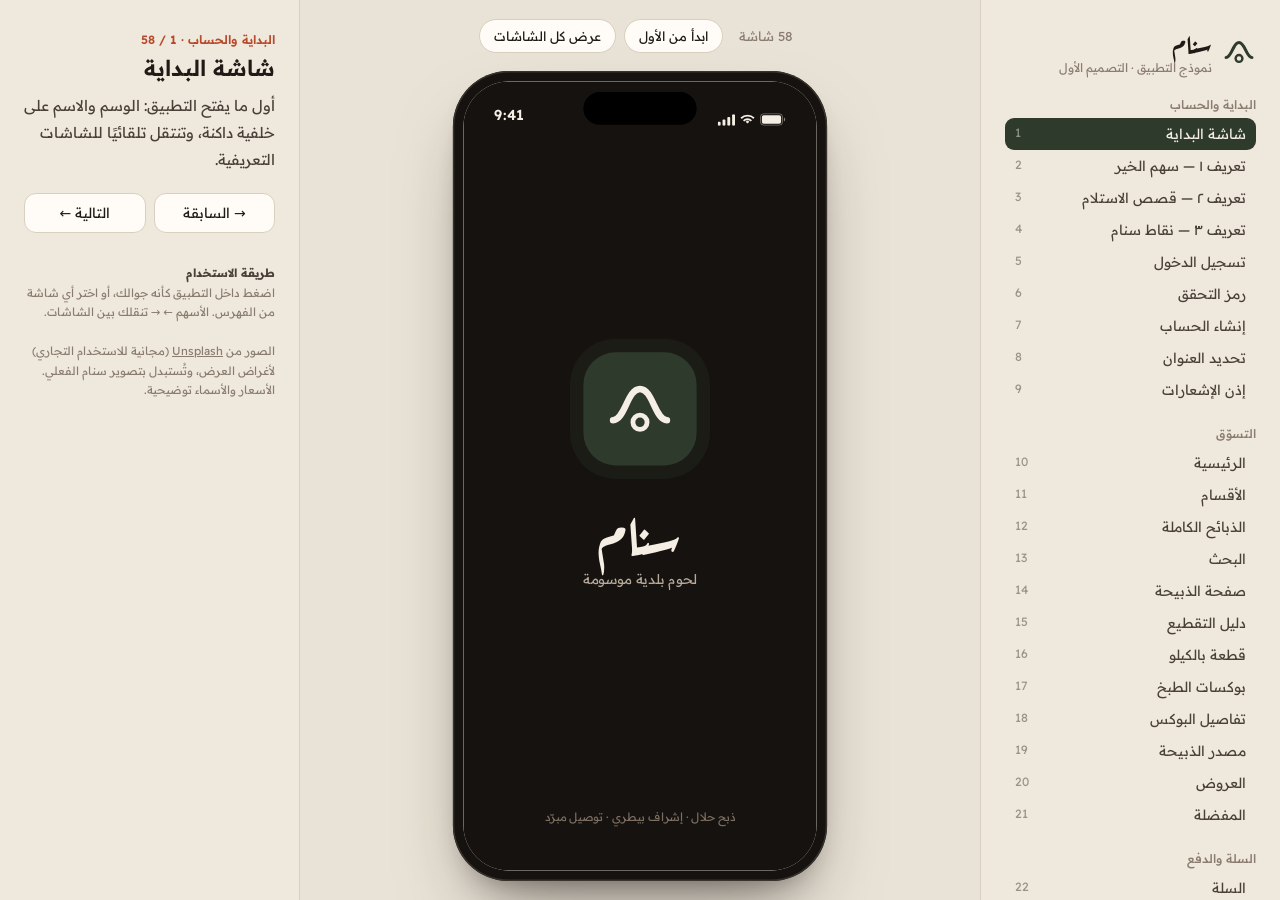
==== app/v1/index.html @ 518a10f4 "Add interactive app prototype, design 1 (58 screens) Co-Authored-By: Claude Opus 5.5 <noreply@anthro" ====
<!doctype html>
<html lang="ar" dir="rtl">
<head>
<meta charset="utf-8">
<meta name="viewport" content="width=device-width,initial-scale=1,viewport-fit=cover">
<meta name="robots" content="noindex,nofollow">
<meta name="theme-color" content="#16120F">
<title>سنام — نموذج التطبيق · التصميم الأول</title>
<link rel="preconnect" href="https://fonts.googleapis.com"><link rel="preconnect" href="https://fonts.gstatic.com" crossorigin>
<link rel="stylesheet" href="https://fonts.googleapis.com/css2?family=Readex+Pro:wght@300;400;500;600;700&family=Aref+Ruqaa:wght@400;700&display=swap">
<link rel="stylesheet" href="app.css">
</head>
<body>
<div class="studio">
  <aside class="side">
    <div class="brandline"><svg viewBox="0 0 100 100"><path d="M12 66 C29 66 32 22 50 22 C68 22 71 66 88 66" fill="none" stroke="#2E3A2C" stroke-width="9" stroke-linecap="round"/><circle cx="50" cy="69" r="10" fill="none" stroke="#2E3A2C" stroke-width="7"/></svg><div><b>سنام</b><small>نموذج التطبيق · التصميم الأول</small></div></div>
    <nav class="idx" id="idx" aria-label="فهرس الشاشات"></nav>
  </aside>
  <main class="stage">
    <div class="toolbar"><span class="count" id="count"></span><button id="restart">ابدأ من الأول</button><button id="all">عرض كل الشاشات</button></div>
    <div class="device" id="device"><div class="app" id="app"></div></div>
  </main>
  <aside class="side notes">
    <div id="notes"></div>
    <div class="credit" style="margin-top:30px">
      <b style="color:var(--ink2)">طريقة الاستخدام</b><br>اضغط داخل التطبيق كأنه جوالك، أو اختر أي شاشة من الفهرس. الأسهم ← → تنقلك بين الشاشات.<br><br>
      الصور من <a href="https://unsplash.com/license" target="_blank" rel="noopener">Unsplash</a> (مجانية للاستخدام التجاري) لأغراض العرض، وتُستبدل بتصوير سنام الفعلي. الأسعار والأسماء توضيحية.
    </div>
  </aside>
</div>
<section class="wall" id="wall"><div class="wall-top"><div class="brandline" style="margin:0"><div><b>سنام</b><small>كل شاشات التطبيق · التصميم الأول</small></div></div><div class="toolbar"><button id="closeAll">رجوع للنموذج</button></div></div><div class="wall-body"></div></section>
<script src="app.js"></script>
</body>
</html>
---- app/v1/app.css ----
/* Sinam app prototype — design 1 «وسم»
   Tokens: cream paper, warm ink, palm green brand, ember action. */
:root{
  --bg:#F4EEE4; --paper:#FFFCF7; --sand:#EAE0CF; --line:#E4D9C8;
  --ink:#1F1A16; --ink2:#4A4038; --muted:#8A7C6E;
  --brand:#2E3A2C; --brand2:#3E4D3B; --ember:#B8492B; --ember2:#9E3C22; --gold:#B48A52; --ok:#3F7A4E;
  --r-lg:26px; --r:18px; --r-sm:12px;
  --f:'Readex Pro',system-ui,sans-serif; --fd:'Aref Ruqaa',serif;
  --shadow:0 1px 2px rgba(31,26,22,.06),0 8px 24px -12px rgba(31,26,22,.18);
}
*,*::before,*::after{box-sizing:border-box}
html,body{margin:0;height:100%}
body{font-family:var(--f);color:var(--ink);background:#E9E2D6;-webkit-font-smoothing:antialiased}
button{font:inherit;color:inherit;background:none;border:0;padding:0;cursor:pointer}
img{display:block;max-width:100%}
svg{flex:none}
:focus-visible{outline:2.5px solid var(--ember);outline-offset:2px}
@media (prefers-reduced-motion:reduce){*{animation:none!important;transition:none!important}}

/* ───────── studio shell ───────── */
.studio{display:grid;grid-template-columns:300px 1fr 300px;gap:0;height:100vh}
.side{padding:28px 24px;overflow:auto;border-inline-end:1px solid #D9CFBF;background:#EFE8DC}
.side.notes{border-inline-end:0;border-inline-start:1px solid #D9CFBF}
.brandline{display:flex;align-items:center;gap:10px;margin-bottom:22px}
.brandline svg{width:34px;height:34px}
.brandline b{font-family:var(--fd);font-size:26px;line-height:1}
.brandline small{display:block;font-size:12px;color:var(--muted);margin-top:2px}
.idx h4{font-size:12px;color:var(--muted);font-weight:500;margin:20px 0 6px}
.idx button{display:flex;justify-content:space-between;width:100%;text-align:start;padding:7px 10px;border-radius:9px;font-size:14px;color:var(--ink2)}
.idx button:hover{background:#E4DACA}
.idx button.on{background:var(--brand);color:#F4EEE4}
.idx button span{opacity:.5;font-size:12px}
.stage{display:flex;flex-direction:column;align-items:center;justify-content:center;gap:18px;padding:20px;overflow:hidden;position:relative}
.toolbar{display:flex;gap:8px;align-items:center}
.toolbar button,.toolbar a{font-size:13px;padding:8px 14px;border-radius:999px;background:#FFFCF7;border:1px solid #D9CFBF;text-decoration:none;color:var(--ink)}
.toolbar .count{font-size:13px;color:var(--muted);padding:0 8px}
.notes h2{font-size:22px;margin:6px 0 10px;font-weight:600}
.notes p{font-size:15px;line-height:1.8;color:var(--ink2);margin:0 0 14px}
.notes .grp{font-size:12px;color:var(--ember);font-weight:600}
.notes .nav2{display:flex;gap:8px;margin-top:20px}
.notes .nav2 button{flex:1;padding:10px;border-radius:12px;border:1px solid #D9CFBF;background:#FFFCF7;font-size:14px}
.notes ul{padding-inline-start:18px;margin:0;color:var(--ink2);font-size:14px;line-height:1.9}
.credit{margin-top:28px;font-size:11.5px;color:var(--muted);line-height:1.7}
.credit a{color:inherit}

/* phone */
.device{width:390px;height:844px;border-radius:58px;padding:11px;background:#151210;box-shadow:0 0 0 1.5px #3a332d inset,0 40px 80px -30px rgba(31,26,22,.55),0 18px 30px -18px rgba(31,26,22,.4);position:relative;flex:none;transform-origin:center}
.device::after{content:"";position:absolute;top:22px;left:50%;transform:translateX(-50%);width:118px;height:34px;border-radius:20px;background:#000;z-index:50}
.app{width:100%;height:100%;border-radius:47px;overflow:hidden;position:relative;background:var(--bg)}

/* all-screens grid */
.grid-mode .studio{display:block;height:auto}
.grid-mode .side,.grid-mode .stage{display:none}
.wall{display:none;padding:34px 40px 80px}
.grid-mode .wall{display:block}
.wall-top{display:flex;justify-content:space-between;align-items:center;margin-bottom:10px}
.wall h3{font-size:15px;color:var(--ember);margin:36px 0 14px;font-weight:600}
.wall-row{display:flex;flex-wrap:wrap;gap:26px}
.thumb{width:205px;cursor:pointer}
.thumb .device{transform:scale(.5);transform-origin:top right;margin-bottom:-422px;margin-inline-end:-195px}
.thumb span{display:block;font-size:13px;margin-top:8px;color:var(--ink2)}
.thumb .app *{pointer-events:none}

/* ───────── app primitives ───────── */
.scr{position:absolute;inset:0;display:flex;flex-direction:column;background:var(--bg);color:var(--ink);font-size:14px;line-height:1.5}
.scr.dark{background:#16120F;color:#F4EEE4}
.scr.white{background:var(--paper)}
.sb{height:54px;flex:none;display:flex;justify-content:space-between;align-items:flex-end;padding:0 32px 8px;font-size:15px;font-weight:600;direction:ltr;position:relative;z-index:5}
.sb .ic{display:flex;gap:5px;align-items:center}
.sb.float{position:absolute;top:0;left:0;right:0;color:#fff}
.body{flex:1;overflow-y:auto;overflow-x:hidden;scrollbar-width:none;position:relative}
.body::-webkit-scrollbar{display:none}
.pad{padding:0 20px}
.foot{flex:none;padding:12px 20px 30px;background:inherit;border-top:1px solid var(--line);position:relative;z-index:4}
.foot.clear{border-top:0;background:transparent}
.hdr{display:flex;align-items:center;justify-content:space-between;padding:6px 16px 10px;gap:10px}
.hdr h1{font-size:17px;font-weight:600;margin:0;flex:1;text-align:center}
.ib{width:42px;height:42px;border-radius:50%;display:grid;place-items:center;background:var(--paper);border:1px solid var(--line);position:relative}
.dark .ib{background:rgba(255,255,255,.08);border-color:rgba(255,255,255,.12)}
.ib.glass{background:rgba(255,255,255,.88);border:0;backdrop-filter:blur(8px)}
.ib .dot{position:absolute;top:-3px;inset-inline-end:-3px;min-width:18px;height:18px;padding:0 5px;border-radius:9px;background:var(--ember);color:#fff;font-size:10.5px;font-weight:700;display:grid;place-items:center;border:2px solid var(--bg)}
.ib.ph{visibility:hidden}
.title{font-size:26px;font-weight:600;line-height:1.3;margin:6px 0 4px}
.title.ruqaa{font-family:var(--fd);font-weight:700;font-size:34px;line-height:1.4}
.sub{color:var(--muted);font-size:14px;margin:0}
.dark .sub{color:#B7AA9B}
.sec{display:flex;justify-content:space-between;align-items:baseline;margin:24px 0 12px}
.sec h3{font-size:17px;font-weight:600;margin:0}
.sec a,.link{font-size:13px;color:var(--ember);font-weight:500;cursor:pointer}
.btn{display:flex;align-items:center;justify-content:center;gap:8px;width:100%;height:54px;border-radius:16px;background:var(--ember);color:#fff;font-weight:600;font-size:15.5px}
.btn:active{background:var(--ember2)}
.btn.dark{background:var(--ink)}
.btn.brand{background:var(--brand)}
.btn.ghost{background:transparent;border:1.5px solid var(--line);color:var(--ink)}
.dark .btn.ghost{border-color:rgba(255,255,255,.25);color:#fff}
.btn.light{background:#F4EEE4;color:var(--ink)}
.btn small{font-weight:400;opacity:.85}
.btn .sp{flex:1}
.btn.split{justify-content:space-between;padding:0 20px}
.card{background:var(--paper);border-radius:var(--r);border:1px solid var(--line)}
.dark .card{background:#221C18;border-color:#33291F}
.ph-img{background:var(--sand) center/cover no-repeat}
.chip{display:inline-flex;align-items:center;gap:6px;height:38px;padding:0 15px;border-radius:12px;border:1.5px solid var(--line);background:var(--paper);font-size:13.5px;white-space:nowrap}
.chip.on{border-color:var(--brand);background:var(--brand);color:#F4EEE4}
.chip small{opacity:.7;font-size:11.5px}
.chips{display:flex;gap:8px;flex-wrap:wrap}
.chips.scroll{flex-wrap:nowrap;overflow-x:auto;scrollbar-width:none;margin:0 -20px;padding:0 20px}
.chips.scroll::-webkit-scrollbar{display:none}
.hscroll{display:flex;gap:12px;overflow-x:auto;scrollbar-width:none;padding:0 20px;margin:0 -20px}
.hscroll::-webkit-scrollbar{display:none}
.tag{display:inline-flex;align-items:center;gap:4px;font-size:11.5px;font-weight:600;padding:3px 9px;border-radius:8px;background:#F1E4D3;color:var(--ember2)}
.tag.green{background:#E2E9DD;color:var(--brand)}
.tag.dark{background:rgba(22,18,15,.72);color:#fff;backdrop-filter:blur(6px)}
.price{font-weight:700;font-size:16px;direction:ltr;unicode-bidi:isolate;white-space:nowrap}
.price small{font-size:11px;font-weight:500;color:var(--muted);margin-inline-start:2px}
.price s{font-weight:400;color:var(--muted);font-size:12px;margin-inline-end:6px}
.field{display:flex;align-items:center;gap:10px;height:56px;padding:0 16px;border-radius:16px;background:var(--paper);border:1.5px solid var(--line);font-size:15px}
.field.on{border-color:var(--brand)}
.field .ph{color:var(--muted)}
.field label{font-size:11.5px;color:var(--muted);display:block}
.lbl{font-size:13px;color:var(--muted);margin:18px 0 8px;display:block}
.row{display:flex;align-items:center;gap:14px;padding:14px 0;border-bottom:1px solid var(--line)}
.row:last-child{border-bottom:0}
.row .ri{width:42px;height:42px;border-radius:13px;background:var(--bg);display:grid;place-items:center;color:var(--brand);flex:none}
.row .rt{flex:1;min-width:0}
.row .rt b{display:block;font-weight:500;font-size:14.5px}
.row .rt small{color:var(--muted);font-size:12.5px}
.row .chev{color:var(--muted)}
.list{padding:2px 16px}
.toggle{width:46px;height:28px;border-radius:14px;background:#D6CBBB;position:relative;flex:none}
.toggle::after{content:"";position:absolute;top:3px;right:3px;width:22px;height:22px;border-radius:50%;background:#fff;box-shadow:0 1px 3px rgba(0,0,0,.2);transition:.2s}
.toggle.on{background:var(--ok)}
.toggle.on::after{right:21px} /* RTL: on = knob to the left */
.radio{width:22px;height:22px;border-radius:50%;border:2px solid #CDBFAC;flex:none}
.radio.on{border:7px solid var(--brand)}
.check{width:22px;height:22px;border-radius:7px;border:2px solid #CDBFAC;flex:none;display:grid;place-items:center}
.check.on{background:var(--brand);border-color:var(--brand);color:#fff}
.stepper{display:flex;align-items:center;gap:4px;height:46px;padding:4px;border-radius:14px;background:var(--bg);border:1px solid var(--line)}
.stepper button{width:36px;height:36px;border-radius:10px;display:grid;place-items:center;background:var(--paper)}
.stepper b{min-width:28px;text-align:center;font-size:15px}
.stepper.sm{height:36px;padding:3px}
.stepper.sm button{width:28px;height:28px;border-radius:8px}
.divider{height:8px;background:var(--bg);margin:0 -20px}
.white .divider{background:var(--bg)}
.prog{height:6px;border-radius:3px;background:var(--sand);overflow:hidden}
.prog i{display:block;height:100%;background:var(--ember);border-radius:3px}

/* tab bar */
.tabbar{flex:none;display:grid;grid-template-columns:repeat(5,1fr);padding:8px 8px 28px;background:var(--paper);border-top:1px solid var(--line);position:relative;z-index:6}
.tabbar button{display:flex;flex-direction:column;align-items:center;gap:3px;font-size:10.5px;color:var(--muted)}
.tabbar button.on{color:var(--brand);font-weight:600}
.tabbar .mid{position:relative}
.tabbar .mid i{width:56px;height:56px;margin-top:-30px;border-radius:50%;background:var(--ember);color:#fff;display:grid;place-items:center;box-shadow:0 10px 20px -8px rgba(184,73,43,.7);border:4px solid var(--paper)}
.tabbar .mid{color:var(--ink);font-weight:600}

/* sheet */
.scrim{position:absolute;inset:0;background:rgba(22,18,15,.48);z-index:20}
.sheet{position:absolute;left:0;right:0;bottom:0;z-index:21;background:var(--paper);border-radius:28px 28px 0 0;padding:10px 20px 30px;max-height:84%;overflow:auto;box-shadow:0 -10px 40px rgba(0,0,0,.2)}
.sheet .grab{width:40px;height:5px;border-radius:3px;background:#D6CBBB;margin:0 auto 14px}
.sheet h2{font-size:19px;margin:0 0 4px;font-weight:600}

/* ───────── specific pieces ───────── */
.greet{display:flex;align-items:center;justify-content:space-between;padding:4px 20px 12px}
.greet .loc{display:flex;flex-direction:column}
.greet .loc small{color:var(--muted);font-size:12px}
.greet .loc b{font-size:15px;font-weight:600;display:flex;align-items:center;gap:4px}
.greet .acts{display:flex;gap:8px}
.search{display:flex;align-items:center;gap:10px;height:50px;padding:0 16px;border-radius:16px;background:var(--paper);border:1px solid var(--line);color:var(--muted);font-size:14px;margin:0 20px}
.search .flt{margin-inline-start:auto;width:34px;height:34px;border-radius:10px;background:var(--brand);color:#fff;display:grid;place-items:center}
.hero{position:relative;margin:16px 20px 0;height:228px;border-radius:24px;overflow:hidden;color:#fff;background-size:cover;background-position:center}
.hero::before{content:"";position:absolute;inset:0;background:linear-gradient(270deg,rgba(18,14,11,.88) 0%,rgba(18,14,11,.55) 50%,rgba(18,14,11,.05) 100%)}
.hero>div{position:relative;padding:22px;height:100%;display:flex;flex-direction:column;align-items:flex-start;max-width:72%}
.hero .k{font-size:12px;opacity:.85;display:flex;align-items:center;gap:6px}
.hero h2{font-family:var(--fd);font-size:30px;line-height:1.35;margin:6px 0 4px;font-weight:700}
.hero p{font-size:12.5px;opacity:.85;margin:0 0 auto}
.hero .go{display:inline-flex;align-items:center;gap:6px;height:38px;padding:0 16px;border-radius:12px;background:#F4EEE4;color:var(--ink);font-weight:600;font-size:13px}
.dots{display:flex;gap:5px;justify-content:center;margin-top:10px}
.dots i{width:6px;height:6px;border-radius:3px;background:#D3C6B4}
.dots i.on{width:18px;background:var(--brand)}
.rings{display:flex;gap:14px}
.ring{display:flex;flex-direction:column;align-items:center;gap:6px;font-size:11.5px;color:var(--ink2);flex:none;width:66px}
.ring i{width:66px;height:66px;border-radius:50%;padding:3px;background:conic-gradient(var(--ember),var(--gold),var(--ember));display:block}
.ring i.seen{background:#D6CBBB}
.ring i span{display:block;width:100%;height:100%;border-radius:50%;border:2.5px solid var(--bg);background:center/cover var(--sand)}
.ring i.add{background:none;border:1.5px dashed #C3B49F;display:grid;place-items:center;color:var(--brand)}
.cats{display:grid;grid-template-columns:repeat(4,1fr);gap:10px}
.cat{display:flex;flex-direction:column;gap:7px;align-items:center;font-size:12px;text-align:center;line-height:1.3}
.cat i{width:100%;aspect-ratio:1;border-radius:20px;background:center/cover var(--sand);display:block}
.pcard{width:172px;flex:none;border-radius:20px;background:var(--paper);border:1px solid var(--line);overflow:hidden;position:relative}
.pcard .pi{height:132px;background:center/cover var(--sand);position:relative}
.pcard .pi .tag{position:absolute;top:10px;inset-inline-start:10px}
.pcard .fav{position:absolute;top:8px;inset-inline-end:8px;width:32px;height:32px;border-radius:50%;background:rgba(255,255,255,.9);display:grid;place-items:center;color:var(--ink)}
.pcard .pb{padding:10px 12px 12px}
.pcard .pb b{display:block;font-weight:600;font-size:14px}
.pcard .pb small{color:var(--muted);font-size:12px}
.pcard .pr{display:flex;align-items:center;justify-content:space-between;margin-top:8px}
.add{width:34px;height:34px;border-radius:11px;background:var(--brand);color:#fff;display:grid;place-items:center}
.sahm{position:relative;margin-top:22px;border-radius:24px;overflow:hidden;background:var(--brand);color:#F4EEE4;display:flex;min-height:150px}
.sahm .si{width:42%;background:center/cover}
.sahm .sc{flex:1;padding:18px;display:flex;flex-direction:column}
.sahm .sc b{font-family:var(--fd);font-size:24px;font-weight:700;line-height:1.3}
.sahm .sc small{opacity:.8;font-size:12.5px}
.sahm .seg7{display:flex;gap:4px;margin:12px 0 6px}
.sahm .seg7 i{flex:1;height:6px;border-radius:3px;background:rgba(244,238,228,.22)}
.sahm .seg7 i.on{background:#E9B87A}
.trust{display:grid;grid-template-columns:repeat(3,1fr);gap:8px;margin:22px 0 24px}
.trust div{background:var(--paper);border:1px solid var(--line);border-radius:16px;padding:12px 8px;text-align:center;font-size:11.5px;color:var(--ink2);display:flex;flex-direction:column;align-items:center;gap:6px}
.trust svg{color:var(--brand)}
.vlist .item{display:flex;gap:12px;padding:12px;border-radius:20px;background:var(--paper);border:1px solid var(--line);margin-bottom:10px}
.vlist .item .ii{width:104px;height:104px;border-radius:14px;background:center/cover var(--sand);flex:none;position:relative}
.vlist .item .ii .tag{position:absolute;bottom:6px;inset-inline-start:6px}
.vlist .item .it{flex:1;display:flex;flex-direction:column;min-width:0}
.vlist .item .it b{font-weight:600;font-size:15px}
.vlist .item .it small{color:var(--muted);font-size:12.5px;line-height:1.5}
.vlist .item .it .pr{margin-top:auto;display:flex;align-items:center;justify-content:space-between}
.pdp-hero{height:360px;background:center/cover;position:relative;flex:none}
.pdp-hero .tb{position:absolute;top:54px;left:16px;right:16px;display:flex;justify-content:space-between}
.pdp-hero .tb div{display:flex;gap:8px}
.pdp-hero .gal{position:absolute;bottom:40px;left:0;right:0}
.pdp-hero .gal .dots i{background:rgba(255,255,255,.5)}
.pdp-hero .gal .dots i.on{background:#fff}
.pdp{background:var(--paper);border-radius:28px 28px 0 0;margin-top:-28px;position:relative;padding:22px 20px 10px}
.pdp h2{font-size:22px;margin:0;font-weight:600}
.meta{display:flex;gap:14px;color:var(--muted);font-size:12.5px;margin-top:6px;flex-wrap:wrap}
.meta span{display:flex;align-items:center;gap:4px}
.opt{display:grid;grid-template-columns:repeat(3,1fr);gap:8px}
.opt>div{border:1.5px solid var(--line);border-radius:16px;padding:12px 10px;text-align:center;background:var(--paper);cursor:pointer}
.opt>div.on{border-color:var(--brand);background:#EEF1EA;box-shadow:inset 0 0 0 1px var(--brand)}
.opt b{display:block;font-size:13.5px;font-weight:600}
.opt small{display:block;color:var(--muted);font-size:11.5px}
.opt .price{font-size:13px;display:block;margin-top:2px}
.cuts{display:grid;grid-template-columns:repeat(4,1fr);gap:8px}
.cuts>div{border:1.5px solid var(--line);border-radius:16px;padding:12px 4px 10px;display:flex;flex-direction:column;align-items:center;gap:6px;font-size:12px;cursor:pointer;color:var(--ink2)}
.cuts>div svg{color:var(--brand)}
.cuts>div.on{border-color:var(--brand);background:var(--brand);color:#F4EEE4}
.cuts>div.on svg{color:#E9B87A}
.origin{display:flex;align-items:center;gap:12px;padding:14px;border-radius:18px;background:#EEF1EA;margin-top:18px;color:var(--brand)}
.origin b{font-size:14px;display:block}
.origin small{font-size:12px;opacity:.85}
.cart-item{display:flex;gap:12px;padding:14px 0;border-bottom:1px solid var(--line)}
.cart-item .ii{width:84px;height:84px;border-radius:16px;background:center/cover var(--sand);flex:none}
.cart-item .it{flex:1;min-width:0;display:flex;flex-direction:column}
.cart-item .it b{font-weight:600;font-size:14.5px}
.cart-item .it small{color:var(--muted);font-size:12px}
.cart-item .pr{display:flex;align-items:center;justify-content:space-between;margin-top:auto}
.summary .ln{display:flex;justify-content:space-between;padding:6px 0;font-size:14px;color:var(--ink2)}
.summary .ln.tot{font-weight:700;color:var(--ink);font-size:16px;border-top:1px dashed var(--line);margin-top:6px;padding-top:12px}
.slots{display:grid;grid-template-columns:repeat(3,1fr);gap:8px}
.slots>div{border:1.5px solid var(--line);border-radius:14px;padding:10px 6px;text-align:center;font-size:13px;cursor:pointer;background:var(--paper)}
.slots>div small{display:block;color:var(--muted);font-size:11px}
.slots>div.on{border-color:var(--brand);background:var(--brand);color:#F4EEE4}
.slots>div.on small{color:#CFD6C9}
.slots>div.off{opacity:.45;text-decoration:line-through}
.days{display:flex;gap:8px}
.days>div{flex:1;border-radius:14px;padding:10px 4px;text-align:center;border:1.5px solid var(--line);font-size:12px;background:var(--paper);cursor:pointer}
.days>div b{display:block;font-size:18px}
.days>div.on{background:var(--ink);color:#fff;border-color:var(--ink)}
.paym{display:flex;align-items:center;gap:12px;padding:14px;border:1.5px solid var(--line);border-radius:16px;margin-bottom:8px;background:var(--paper);cursor:pointer}
.paym.on{border-color:var(--brand);box-shadow:inset 0 0 0 1px var(--brand)}
.paym .pl{width:48px;height:32px;border-radius:8px;display:grid;place-items:center;font-weight:700;font-size:11px;flex:none;border:1px solid var(--line);background:#fff}
.paym .pt{flex:1}
.paym .pt b{display:block;font-weight:500;font-size:14.5px}
.paym .pt small{color:var(--muted);font-size:12px}
.map{position:relative;background:#E8DFCF;overflow:hidden}
.map svg.streets{position:absolute;inset:0;width:100%;height:100%}
.pin{position:absolute;left:50%;top:50%;transform:translate(-50%,-100%);display:flex;flex-direction:column;align-items:center}
.pin b{background:var(--ink);color:#fff;font-size:12px;font-weight:500;padding:6px 12px;border-radius:10px;white-space:nowrap;margin-bottom:6px}
.pin i{width:20px;height:20px;border-radius:50%;background:var(--ember);border:4px solid #fff;box-shadow:0 4px 10px rgba(0,0,0,.3)}
.otp{display:flex;gap:10px;justify-content:center;direction:ltr;margin:26px 0 18px}
.otp span{width:60px;height:66px;border-radius:16px;border:1.5px solid var(--line);background:var(--paper);display:grid;place-items:center;font-size:24px;font-weight:600}
.otp span.on{border-color:var(--brand);box-shadow:0 0 0 3px rgba(46,58,44,.12)}
.keypad{display:grid;grid-template-columns:repeat(3,1fr);gap:6px;padding:8px 18px 28px;background:#E3DACB;direction:ltr}
.keypad span{height:48px;border-radius:10px;background:#FFFCF7;display:grid;place-items:center;font-size:21px;box-shadow:0 1px 0 rgba(0,0,0,.12)}
.keypad span.k0{background:transparent;box-shadow:none}
.steps{position:relative;padding-inline-start:4px}
.step{display:flex;gap:14px;position:relative;padding-bottom:20px}
.step:last-child{padding-bottom:0}
.step::before{content:"";position:absolute;top:28px;bottom:0;inset-inline-start:13px;width:2px;background:var(--line)}
.step.done::before{background:var(--brand)}
.step:last-child::before{display:none}
.step i{width:28px;height:28px;border-radius:50%;border:2px solid var(--line);background:var(--paper);display:grid;place-items:center;flex:none;position:relative;z-index:1;color:#fff}
.step.done i{background:var(--brand);border-color:var(--brand)}
.step.now i{border-color:var(--ember);background:var(--ember);box-shadow:0 0 0 6px rgba(184,73,43,.15)}
.step b{display:block;font-weight:600;font-size:14.5px}
.step small{color:var(--muted);font-size:12.5px}
.step .thumbp{display:flex;gap:6px;margin-top:8px}
.step .thumbp span{width:54px;height:54px;border-radius:12px;background:center/cover}
.driver{display:flex;align-items:center;gap:12px}
.driver .av{width:52px;height:52px;border-radius:50%;background:var(--brand);color:#F4EEE4;display:grid;place-items:center;font-weight:600;font-size:18px;flex:none}
.driver .dt{flex:1}
.driver .dt b{display:block;font-weight:600}
.driver .dt small{color:var(--muted);font-size:12.5px}
.temp{display:inline-flex;align-items:center;gap:6px;padding:6px 12px;border-radius:12px;background:#E3EBEE;color:#2B5566;font-weight:600;font-size:13px}
.empty{flex:1;display:flex;flex-direction:column;align-items:center;justify-content:center;text-align:center;padding:30px 36px}
.empty .eart{width:180px;height:180px;border-radius:50%;background:var(--sand);display:grid;place-items:center;margin-bottom:22px;color:var(--brand)}
.empty h2{font-size:21px;margin:0 0 6px;font-weight:600}
.empty p{color:var(--muted);margin:0 0 22px;font-size:14px;line-height:1.7}
.onb-img{flex:1;background:center/cover;position:relative}
.onb-img::after{content:"";position:absolute;inset:0;background:linear-gradient(180deg,rgba(22,18,15,.2) 0%,rgba(22,18,15,0) 30%,rgba(22,18,15,.65) 75%,#16120F 100%)}
.onb-copy{padding:0 26px 0;position:relative;margin-top:-120px;z-index:2}
.onb-copy .k{font-size:13px;color:#E9B87A;font-weight:600}
.onb-copy h2{font-family:var(--fd);font-size:40px;line-height:1.35;margin:6px 0 10px;font-weight:700}
.onb-copy p{color:#CBBFB1;font-size:15px;line-height:1.75;margin:0}
.onb-foot{padding:24px 26px 36px;display:flex;align-items:center;gap:16px}
.onb-foot .dots{margin:0}
.onb-foot .dots i{background:#4A3F36}
.onb-foot .dots i.on{background:#E9B87A}
.onb-foot .btn{flex:1}
.story{position:absolute;inset:0;background:#000 center/cover;color:#fff}
.story::after{content:"";position:absolute;inset:0;background:linear-gradient(180deg,rgba(0,0,0,.45),transparent 25%,transparent 60%,rgba(0,0,0,.75))}
.story>*{position:relative;z-index:2}
.bars{display:flex;gap:4px;padding:56px 14px 0}
.bars i{flex:1;height:3px;border-radius:2px;background:rgba(255,255,255,.35)}
.bars i.on{background:#fff}
.bars i.half{background:linear-gradient(90deg,rgba(255,255,255,.35) 45%,#fff 45%)}
.sthead{display:flex;align-items:center;gap:10px;padding:12px 14px}
.sthead .av{width:36px;height:36px;border-radius:50%;background:center/cover;border:2px solid #fff}
.sthead b{font-size:14px}
.sthead small{opacity:.75;font-size:12px}
.ststicker{position:absolute;z-index:3;background:#FFFCF7;color:var(--ink);border-radius:16px;padding:10px 14px;display:flex;align-items:center;gap:10px;box-shadow:0 12px 30px rgba(0,0,0,.35)}
.ststicker b{font-family:var(--fd);font-size:20px;display:block;line-height:1.3}
.ststicker small{font-size:11.5px;color:var(--muted)}
.stfoot{position:absolute;bottom:0;left:0;right:0;padding:16px 16px 34px;display:flex;gap:10px;align-items:center;z-index:3}
.stfoot .in{flex:1;height:46px;border-radius:23px;border:1.5px solid rgba(255,255,255,.6);display:flex;align-items:center;padding:0 16px;font-size:13.5px;opacity:.9}
.tier{border-radius:26px;padding:22px;background:linear-gradient(135deg,#2E3A2C,#1C251B);color:#F4EEE4;position:relative;overflow:hidden}
.tier::after{content:"";position:absolute;inset-inline-end:-40px;top:-40px;width:200px;height:200px;border-radius:50%;border:30px solid rgba(233,184,122,.08)}
.tier .lvl{display:inline-flex;align-items:center;gap:6px;font-size:12px;padding:5px 10px;border-radius:10px;background:rgba(233,184,122,.16);color:#E9B87A;font-weight:600}
.tier .pts{font-size:44px;font-weight:700;line-height:1.1;margin:14px 0 2px;direction:ltr;text-align:right}
.tier .pts small{font-size:15px;font-weight:400;opacity:.7}
.tier .prog{background:rgba(255,255,255,.14);margin:14px 0 8px}
.tier .prog i{background:#E9B87A}
.tier .nx{font-size:12.5px;opacity:.85}
.rw{display:flex;gap:12px;align-items:center;padding:12px;border-radius:18px;background:var(--paper);border:1px solid var(--line);margin-bottom:10px}
.rw .ri{width:64px;height:64px;border-radius:14px;background:center/cover var(--sand);flex:none;display:grid;place-items:center;color:var(--brand)}
.rw .rt{flex:1}
.rw .rt b{display:block;font-weight:600}
.rw .rt small{color:var(--muted);font-size:12.5px}
.rw .cost{font-size:12px;font-weight:700;color:var(--ember);white-space:nowrap}
.rw .redeem{height:36px;padding:0 14px;border-radius:11px;background:var(--brand);color:#fff;font-size:13px;font-weight:600}
.rw .redeem.off{background:var(--sand);color:var(--muted)}
.big-ok{width:96px;height:96px;border-radius:50%;background:var(--brand);color:#fff;display:grid;place-items:center;margin:0 auto 22px;box-shadow:0 0 0 12px rgba(46,58,44,.1),0 0 0 26px rgba(46,58,44,.05)}
.dark .big-ok{background:#E9B87A;color:#16120F;box-shadow:0 0 0 12px rgba(233,184,122,.12),0 0 0 26px rgba(233,184,122,.05)}
.coupon{border:1.5px dashed var(--ember);border-radius:18px;padding:18px;text-align:center;background:#FBF1E8}
.coupon b{font-size:24px;letter-spacing:3px;direction:ltr;display:block;color:var(--ember2)}
.seg{display:grid;grid-auto-flow:column;grid-auto-columns:1fr;padding:4px;border-radius:14px;background:var(--sand);gap:4px}
.seg span{text-align:center;padding:9px 4px;border-radius:11px;font-size:13.5px;color:var(--ink2);cursor:pointer}
.seg span.on{background:var(--paper);color:var(--ink);font-weight:600;box-shadow:0 1px 3px rgba(0,0,0,.08)}
.ord{padding:14px;border-radius:20px;background:var(--paper);border:1px solid var(--line);margin-bottom:10px}
.ord .oh{display:flex;justify-content:space-between;align-items:center;margin-bottom:10px}
.ord .oh b{font-weight:600}
.ord .oh small{color:var(--muted);font-size:12px;display:block}
.ord .imgs{display:flex;gap:6px}
.ord .imgs span{width:48px;height:48px;border-radius:12px;background:center/cover}
.ord .of{display:flex;justify-content:space-between;align-items:center;margin-top:12px;padding-top:12px;border-top:1px solid var(--line)}
.status{font-size:12px;font-weight:600;padding:4px 10px;border-radius:9px}
.status.live{background:#FBE6DC;color:var(--ember2)}
.status.done{background:#E2E9DD;color:var(--brand)}
.feed{display:grid;grid-template-columns:1fr 1fr;gap:8px}
.feed .fi{border-radius:18px;background:center/cover;position:relative;overflow:hidden;color:#fff}
.feed .fi::after{content:"";position:absolute;inset:0;background:linear-gradient(transparent 50%,rgba(0,0,0,.7))}
.feed .fi div{position:absolute;bottom:10px;right:12px;left:12px;z-index:1;font-size:12px}
.feed .fi div b{display:block;font-size:13px}
.feed .tall{grid-row:span 2;height:300px}
.feed .sq{height:146px}
.chat .msg{max-width:78%;padding:10px 14px;border-radius:18px;font-size:14px;line-height:1.6;margin-bottom:8px}
.chat .me{background:var(--brand);color:#F4EEE4;margin-inline-start:auto;border-end-end-radius:6px}
.chat .them{background:var(--paper);border:1px solid var(--line);border-end-start-radius:6px}
.chat .time{font-size:11px;color:var(--muted);text-align:center;margin:12px 0}
.notif{display:flex;gap:12px;padding:14px 0;border-bottom:1px solid var(--line)}
.notif .ni{width:44px;height:44px;border-radius:14px;background:center/cover var(--sand);display:grid;place-items:center;color:var(--brand);flex:none}
.notif b{font-weight:600;font-size:14px;display:block}
.notif small{color:var(--muted);font-size:12.5px;line-height:1.6;display:block}
.notif time{font-size:11px;color:var(--muted)}
.notif.new b::after{content:"";display:inline-block;width:7px;height:7px;border-radius:50%;background:var(--ember);margin-inline-start:6px;vertical-align:middle}
.profile-top{display:flex;align-items:center;gap:14px;padding:6px 20px 18px}
.profile-top .av{width:64px;height:64px;border-radius:50%;background:var(--brand);color:#F4EEE4;display:grid;place-items:center;font-size:24px;font-weight:600}
.profile-top b{font-size:19px;font-weight:600;display:block}
.profile-top small{color:var(--muted)}
.stats{display:grid;grid-template-columns:repeat(3,1fr);gap:8px;padding:0 20px}
.stats div{background:var(--paper);border:1px solid var(--line);border-radius:16px;padding:12px;text-align:center}
.stats b{display:block;font-size:19px;font-weight:700;direction:ltr}
.stats small{color:var(--muted);font-size:11.5px}
.receipt{background:var(--paper);border-radius:22px;padding:20px;position:relative;border:1px solid var(--line)}
.receipt::after{content:"";position:absolute;left:12px;right:12px;bottom:-9px;height:18px;background:radial-gradient(circle at 9px 0,transparent 8px,var(--paper) 9px) repeat-x;background-size:18px 18px}
.trace{border-radius:22px;overflow:hidden;position:relative;height:200px;background:center/cover;color:#fff}
.trace::after{content:"";position:absolute;inset:0;background:linear-gradient(transparent 30%,rgba(0,0,0,.75))}
.trace div{position:absolute;bottom:16px;right:16px;left:16px;z-index:1}
.vid{border-radius:20px;height:190px;background:center/cover;position:relative;overflow:hidden}
.vid::after{content:"";position:absolute;inset:0;background:rgba(0,0,0,.25)}
.vid .play{position:absolute;inset:0;margin:auto;width:60px;height:60px;border-radius:50%;background:rgba(255,255,255,.92);display:grid;place-items:center;z-index:1;color:var(--ink)}
.vid .tag{position:absolute;top:12px;inset-inline-start:12px;z-index:1}
.banner{display:flex;gap:10px;align-items:flex-start;padding:12px 14px;border-radius:16px;font-size:13px;line-height:1.6}
.banner.warn{background:#FBE6DC;color:var(--ember2)}
.banner.info{background:#EEF1EA;color:var(--brand)}
.banner.cold{background:#E3EBEE;color:#2B5566}
.kv{display:flex;justify-content:space-between;padding:8px 0;font-size:13.5px;border-bottom:1px dashed var(--line)}
.kv:last-child{border:0}
.kv span{color:var(--muted)}
.inst{display:grid;grid-template-columns:repeat(4,1fr);gap:6px;margin-top:12px}
.inst div{text-align:center;padding:10px 4px;border-radius:12px;background:var(--bg);font-size:11.5px;color:var(--muted)}
.inst div b{display:block;color:var(--ink);font-size:14px;direction:ltr}
.inst div.on{background:var(--brand);color:#CFD6C9}
.inst div.on b{color:#fff}
.toast{position:absolute;top:60px;left:16px;right:16px;z-index:30;background:var(--ink);color:#fff;border-radius:16px;padding:12px 14px;display:flex;gap:10px;align-items:center;font-size:13.5px;box-shadow:0 12px 30px rgba(0,0,0,.3)}

/* responsive: on phones show the app full-screen */
@media (max-width:1100px){.studio{grid-template-columns:1fr}.side{display:none}}
@media (max-width:520px){
  body{background:var(--bg)}
  .stage{padding:0;height:100vh;height:100dvh}.toolbar{display:none}
  .device{width:100vw;height:100vh;height:100dvh;border-radius:0;padding:0;box-shadow:none;transform:none!important}
  .device::after{display:none}.app{border-radius:0}
}
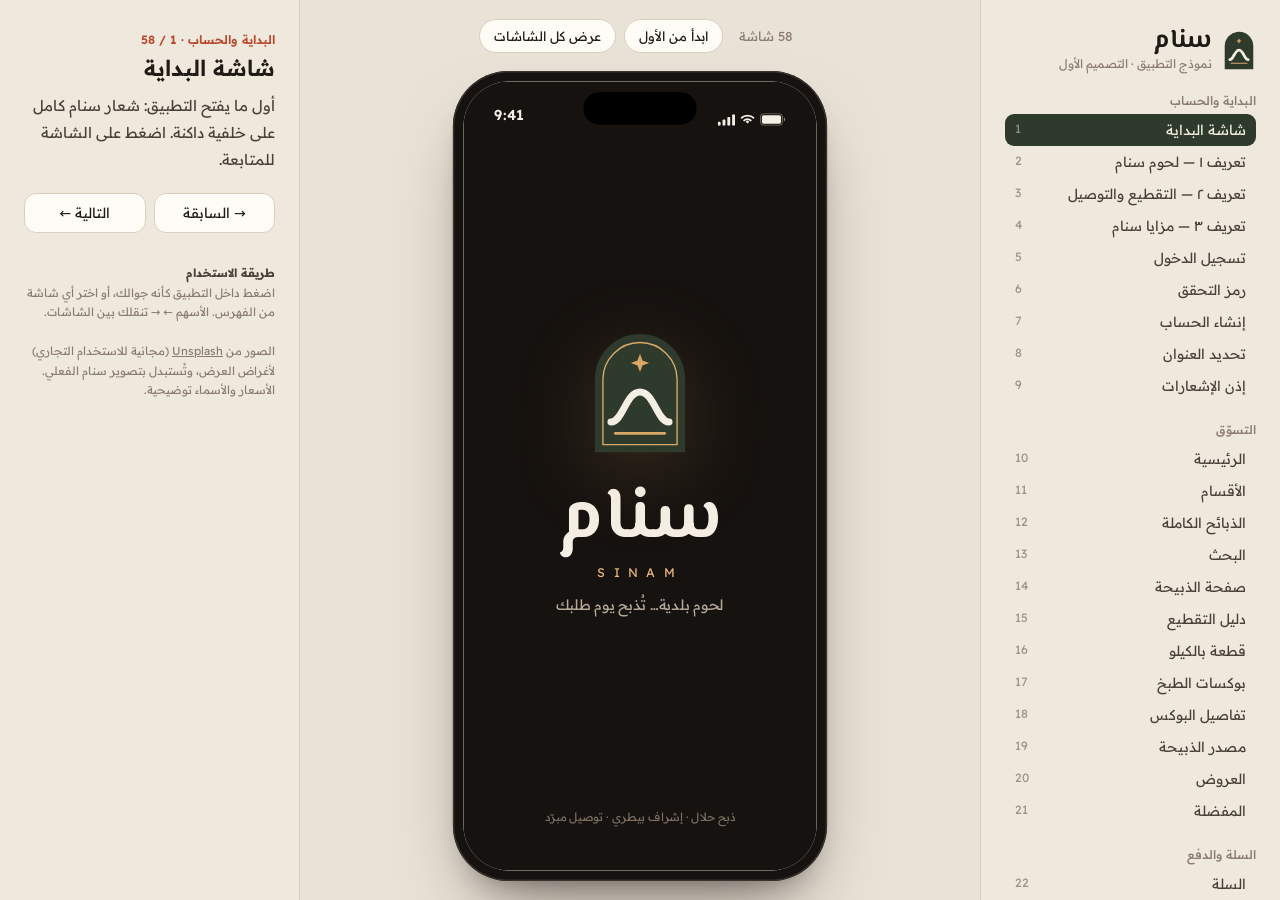
==== commit 45801cb6: "Design 1: new professional logo (Najdi arch emblem + El Messiri wordmark) Co-Authored-By: Claude Opu" ====
--- a/app/v1/index.html
+++ b/app/v1/index.html
@@ -7,13 +7,13 @@
 <meta name="theme-color" content="#16120F">
 <title>سنام — نموذج التطبيق · التصميم الأول</title>
 <link rel="preconnect" href="https://fonts.googleapis.com"><link rel="preconnect" href="https://fonts.gstatic.com" crossorigin>
-<link rel="stylesheet" href="https://fonts.googleapis.com/css2?family=Readex+Pro:wght@300;400;500;600;700&family=Aref+Ruqaa:wght@400;700&display=swap">
+<link rel="stylesheet" href="https://fonts.googleapis.com/css2?family=Readex+Pro:wght@300;400;500;600;700&family=Aref+Ruqaa:wght@400;700&family=El+Messiri:wght@600;700&display=swap">
 <link rel="stylesheet" href="app.css">
 </head>
 <body>
 <div class="studio">
   <aside class="side">
-    <div class="brandline"><svg viewBox="0 0 100 100"><path d="M12 66 C29 66 32 22 50 22 C68 22 71 66 88 66" fill="none" stroke="#2E3A2C" stroke-width="9" stroke-linecap="round"/><circle cx="50" cy="69" r="10" fill="none" stroke="#2E3A2C" stroke-width="7"/></svg><div><b>سنام</b><small>نموذج التطبيق · التصميم الأول</small></div></div>
+    <div class="brandline"><svg viewBox="0 0 100 120" style="width:34px;height:41px"><path d="M8 118V50a42 42 0 0 1 84 0v68z" fill="#2E3A2C"/><path d="M50 26.5l2.3 6.2 6.2 2.3-6.2 2.3L50 43.5l-2.3-6.2-6.2-2.3 6.2-2.3z" fill="#D9A866"/><path d="M23 90c11 0 14-28 27-28s16 28 27 28" fill="none" stroke="#F4EEE4" stroke-width="8" stroke-linecap="round"/><path d="M27 100.5h46" stroke="#D9A866" stroke-width="3.5" stroke-linecap="round"/></svg><div><b>سنام</b><small>نموذج التطبيق · التصميم الأول</small></div></div>
     <nav class="idx" id="idx" aria-label="فهرس الشاشات"></nav>
   </aside>
   <main class="stage">
--- a/app/v1/app.css
+++ b/app/v1/app.css
@@ -5,7 +5,7 @@
   --ink:#1F1A16; --ink2:#4A4038; --muted:#8A7C6E;
   --brand:#2E3A2C; --brand2:#3E4D3B; --ember:#B8492B; --ember2:#9E3C22; --gold:#B48A52; --ok:#3F7A4E;
   --r-lg:26px; --r:18px; --r-sm:12px;
-  --f:'Readex Pro',system-ui,sans-serif; --fd:'Aref Ruqaa',serif;
+  --f:'Readex Pro',system-ui,sans-serif; --fd:'Aref Ruqaa',serif; --fw:'El Messiri',serif;
   --shadow:0 1px 2px rgba(31,26,22,.06),0 8px 24px -12px rgba(31,26,22,.18);
 }
 *,*::before,*::after{box-sizing:border-box}
@@ -23,7 +23,7 @@
 .side.notes{border-inline-end:0;border-inline-start:1px solid #D9CFBF}
 .brandline{display:flex;align-items:center;gap:10px;margin-bottom:22px}
 .brandline svg{width:34px;height:34px}
-.brandline b{font-family:var(--fd);font-size:26px;line-height:1}
+.brandline b{font-family:var(--fw);font-size:26px;line-height:1}
 .brandline small{display:block;font-size:12px;color:var(--muted);margin-top:2px}
 .idx h4{font-size:12px;color:var(--muted);font-weight:500;margin:20px 0 6px}
 .idx button{display:flex;justify-content:space-between;width:100%;text-align:start;padding:7px 10px;border-radius:9px;font-size:14px;color:var(--ink2)}
@@ -77,7 +77,7 @@
 .hdr h1{font-size:17px;font-weight:600;margin:0;flex:1;text-align:center}
 .ib{width:42px;height:42px;border-radius:50%;display:grid;place-items:center;background:var(--paper);border:1px solid var(--line);position:relative}
 .dark .ib{background:rgba(255,255,255,.08);border-color:rgba(255,255,255,.12)}
-.ib.glass{background:rgba(255,255,255,.88);border:0;backdrop-filter:blur(8px)}
+.ib.glass{background:rgba(255,255,255,.88);border:0;backdrop-filter:blur(8px);color:var(--ink)}
 .ib .dot{position:absolute;top:-3px;inset-inline-end:-3px;min-width:18px;height:18px;padding:0 5px;border-radius:9px;background:var(--ember);color:#fff;font-size:10.5px;font-weight:700;display:grid;place-items:center;border:2px solid var(--bg)}
 .ib.ph{visibility:hidden}
 .title{font-size:26px;font-weight:600;line-height:1.3;margin:6px 0 4px}
@@ -411,3 +411,15 @@
   .device{width:100vw;height:100vh;height:100dvh;border-radius:0;padding:0;box-shadow:none;transform:none!important}
   .device::after{display:none}.app{border-radius:0}
 }
+
+/* logo lockup + revisions */
+.lockup{display:inline-flex;align-items:center;gap:6px}
+.lockup b{font-family:var(--fw);font-weight:700;line-height:1;display:block}
+.wordmark{font-family:var(--fw);font-weight:700;line-height:1.1}
+.lockup small{display:block;font-size:11px;opacity:.7}
+.seal{filter:drop-shadow(0 20px 40px rgba(217,168,102,.18))}
+.greet .lockup{color:var(--brand)}
+.locline{display:flex;align-items:center;gap:5px;margin:0 20px 10px;font-size:13px;color:var(--muted);cursor:pointer}
+.locline b{color:var(--ink);font-weight:600}
+.tabbar .mid i{position:relative}
+.mdot{position:absolute;top:-2px;right:-4px;min-width:20px;height:20px;border-radius:10px;background:var(--ink);color:#fff;font-size:11px;font-weight:700;display:grid;place-items:center;border:2px solid var(--paper);font-style:normal}
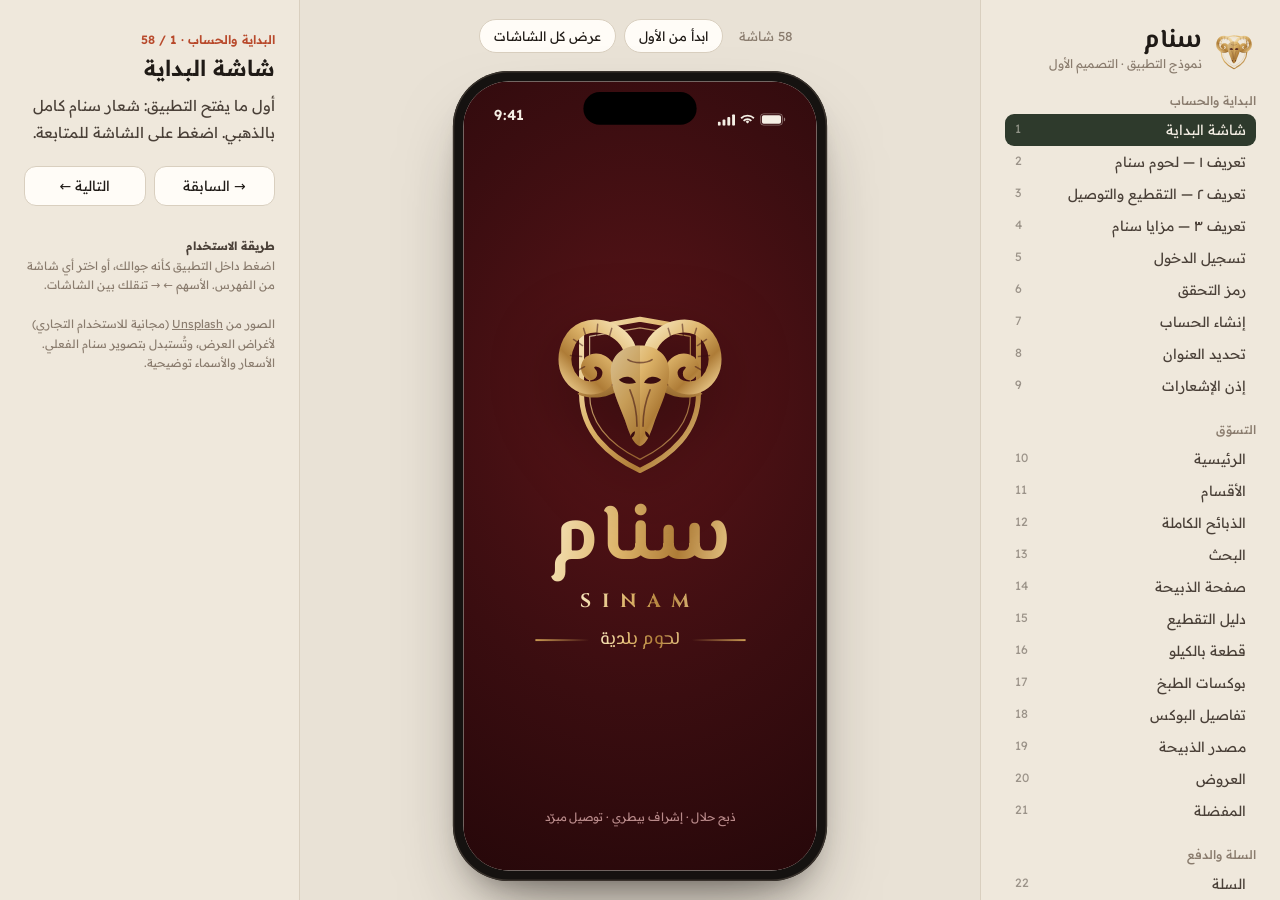
==== commit 73a6e501: "Design 1: gold ram-in-shield logo, burgundy splash Co-Authored-By: Claude Opus 5.5 <noreply@anthropi" ====
--- a/app/v1/index.html
+++ b/app/v1/index.html
@@ -7,13 +7,13 @@
 <meta name="theme-color" content="#16120F">
 <title>سنام — نموذج التطبيق · التصميم الأول</title>
 <link rel="preconnect" href="https://fonts.googleapis.com"><link rel="preconnect" href="https://fonts.gstatic.com" crossorigin>
-<link rel="stylesheet" href="https://fonts.googleapis.com/css2?family=Readex+Pro:wght@300;400;500;600;700&family=Aref+Ruqaa:wght@400;700&family=El+Messiri:wght@600;700&display=swap">
+<link rel="stylesheet" href="https://fonts.googleapis.com/css2?family=Readex+Pro:wght@300;400;500;600;700&family=Aref+Ruqaa:wght@400;700&family=El+Messiri:wght@600;700&family=Cinzel:wght@700&display=swap">
 <link rel="stylesheet" href="app.css">
 </head>
 <body>
 <div class="studio">
   <aside class="side">
-    <div class="brandline"><svg viewBox="0 0 100 120" style="width:34px;height:41px"><path d="M8 118V50a42 42 0 0 1 84 0v68z" fill="#2E3A2C"/><path d="M50 26.5l2.3 6.2 6.2 2.3-6.2 2.3L50 43.5l-2.3-6.2-6.2-2.3 6.2-2.3z" fill="#D9A866"/><path d="M23 90c11 0 14-28 27-28s16 28 27 28" fill="none" stroke="#F4EEE4" stroke-width="8" stroke-linecap="round"/><path d="M27 100.5h46" stroke="#D9A866" stroke-width="3.5" stroke-linecap="round"/></svg><div><b>سنام</b><small>نموذج التطبيق · التصميم الأول</small></div></div>
+    <div class="brandline"><img src="../img/emblem.svg" width="44" height="42" alt=""><div><b>سنام</b><small>نموذج التطبيق · التصميم الأول</small></div></div>
     <nav class="idx" id="idx" aria-label="فهرس الشاشات"></nav>
   </aside>
   <main class="stage">
--- a/app/v1/app.css
+++ b/app/v1/app.css
@@ -423,3 +423,12 @@
 .locline b{color:var(--ink);font-weight:600}
 .tabbar .mid i{position:relative}
 .mdot{position:absolute;top:-2px;right:-4px;min-width:20px;height:20px;border-radius:10px;background:var(--ink);color:#fff;font-size:11px;font-weight:700;display:grid;place-items:center;border:2px solid var(--paper);font-style:normal}
+
+/* gold ram logo */
+.splash-bg{background:radial-gradient(120% 70% at 50% 40%,#5A1418 0%,#3A0D10 55%,#240709 100%)!important}
+.gold{background:linear-gradient(100deg,#F7E6BC,#DDB46A 40%,#AE7C37 70%,#EBCB8C);-webkit-background-clip:text;background-clip:text;color:transparent}
+.tline{display:flex;align-items:center;gap:12px;margin-top:12px;font-family:var(--fw);font-size:19px}
+.tline i{width:56px;height:1.5px;background:linear-gradient(90deg,transparent,#C99A52)}
+.tline i:last-child{transform:scaleX(-1)}
+.seal{filter:drop-shadow(0 18px 36px rgba(0,0,0,.45))}
+.lockup img{flex:none}
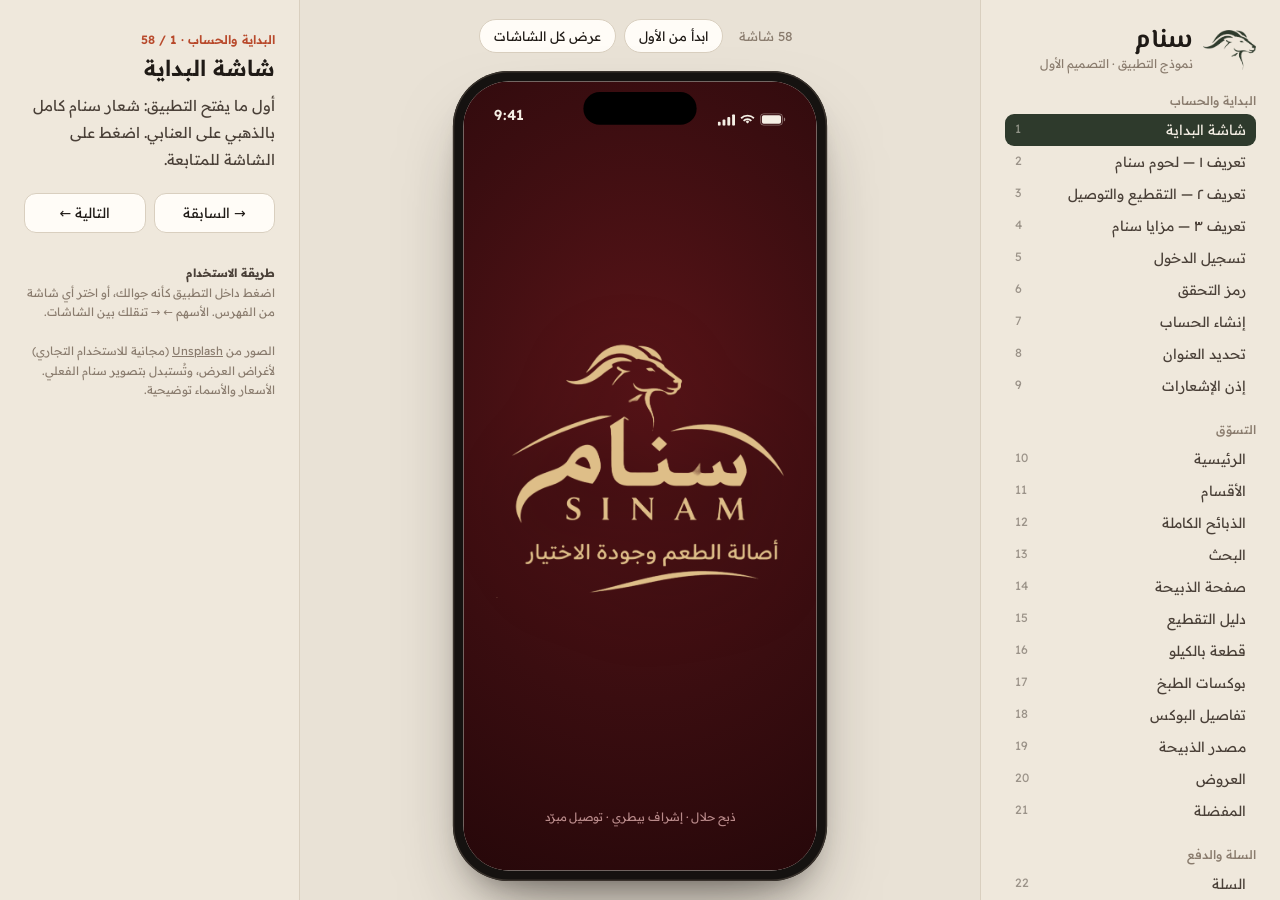
==== commit c88a6005: "Design 1: use the client's Sinam goat logo Co-Authored-By: Claude Opus 5.5 <noreply@anthropic.com>" ====
--- a/app/v1/index.html
+++ b/app/v1/index.html
@@ -13,7 +13,7 @@
 <body>
 <div class="studio">
   <aside class="side">
-    <div class="brandline"><img src="../img/emblem.svg" width="44" height="42" alt=""><div><b>سنام</b><small>نموذج التطبيق · التصميم الأول</small></div></div>
+    <div class="brandline"><img src="../img/mark-green.png" alt="" style="height:40px;width:auto"><div><b>سنام</b><small>نموذج التطبيق · التصميم الأول</small></div></div>
     <nav class="idx" id="idx" aria-label="فهرس الشاشات"></nav>
   </aside>
   <main class="stage">
--- a/app/v1/app.css
+++ b/app/v1/app.css
@@ -432,3 +432,4 @@
 .tline i:last-child{transform:scaleX(-1)}
 .seal{filter:drop-shadow(0 18px 36px rgba(0,0,0,.45))}
 .lockup img{flex:none}
+.onb-img .lockup{filter:drop-shadow(0 2px 6px rgba(0,0,0,.7))}
